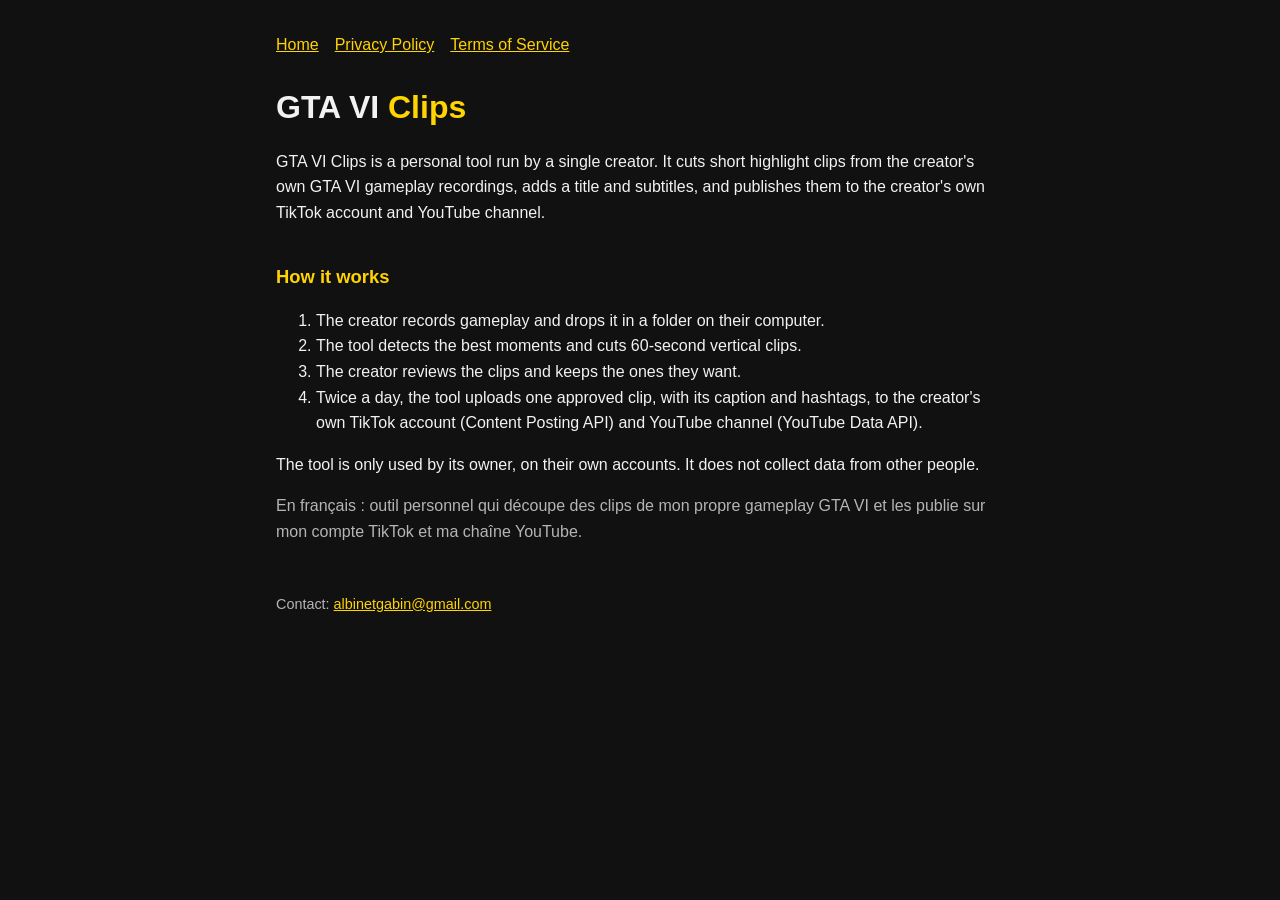
==== index.html @ d3c20933 "Create index.html" ====
<!doctype html><html lang="en"><head><meta charset="utf-8"><meta name="viewport" content="width=device-width,initial-scale=1">
<title>GTA VI Clips</title><link rel="stylesheet" href="style.css"></head><body><main>
<nav><a href="index.html">Home</a><a href="privacy.html">Privacy Policy</a><a href="terms.html">Terms of Service</a></nav>
<h1>GTA VI <span>Clips</span></h1>
<p>GTA VI Clips is a personal tool run by a single creator. It cuts short highlight clips from the creator's own GTA VI gameplay recordings, adds a title and subtitles, and publishes them to the creator's own TikTok account and YouTube channel.</p>
<h2>How it works</h2>
<ol><li>The creator records gameplay and drops it in a folder on their computer.</li>
<li>The tool detects the best moments and cuts 60-second vertical clips.</li>
<li>The creator reviews the clips and keeps the ones they want.</li>
<li>Twice a day, the tool uploads one approved clip, with its caption and hashtags, to the creator's own TikTok account (Content Posting API) and YouTube channel (YouTube Data API).</li></ol>
<p>The tool is only used by its owner, on their own accounts. It does not collect data from other people.</p>
<p lang="fr" class="muted">En français : outil personnel qui découpe des clips de mon propre gameplay GTA VI et les publie sur mon compte TikTok et ma chaîne YouTube.</p>
<footer>Contact: <a href="mailto:albinetgabin@gmail.com">albinetgabin@gmail.com</a></footer>
</main></body></html>
---- style.css ----
:root{--bg:#111;--fg:#f2f2f2;--muted:#b5b5b5;--accent:#ffd400}
*{box-sizing:border-box}body{margin:0;background:var(--bg);color:var(--fg);font:16px/1.6 -apple-system,Segoe UI,Roboto,sans-serif}
main{max-width:760px;margin:0 auto;padding:32px 16px 64px}h1{font-size:2rem;margin:.2em 0}h1 span{color:var(--accent)}
h2{margin-top:2em;color:var(--accent);font-size:1.15rem}a{color:var(--accent)}p,li{color:var(--fg)}small,.muted{color:var(--muted)}
nav{display:flex;gap:16px;flex-wrap:wrap;margin-bottom:24px}footer{margin-top:48px;color:var(--muted);font-size:.9rem}
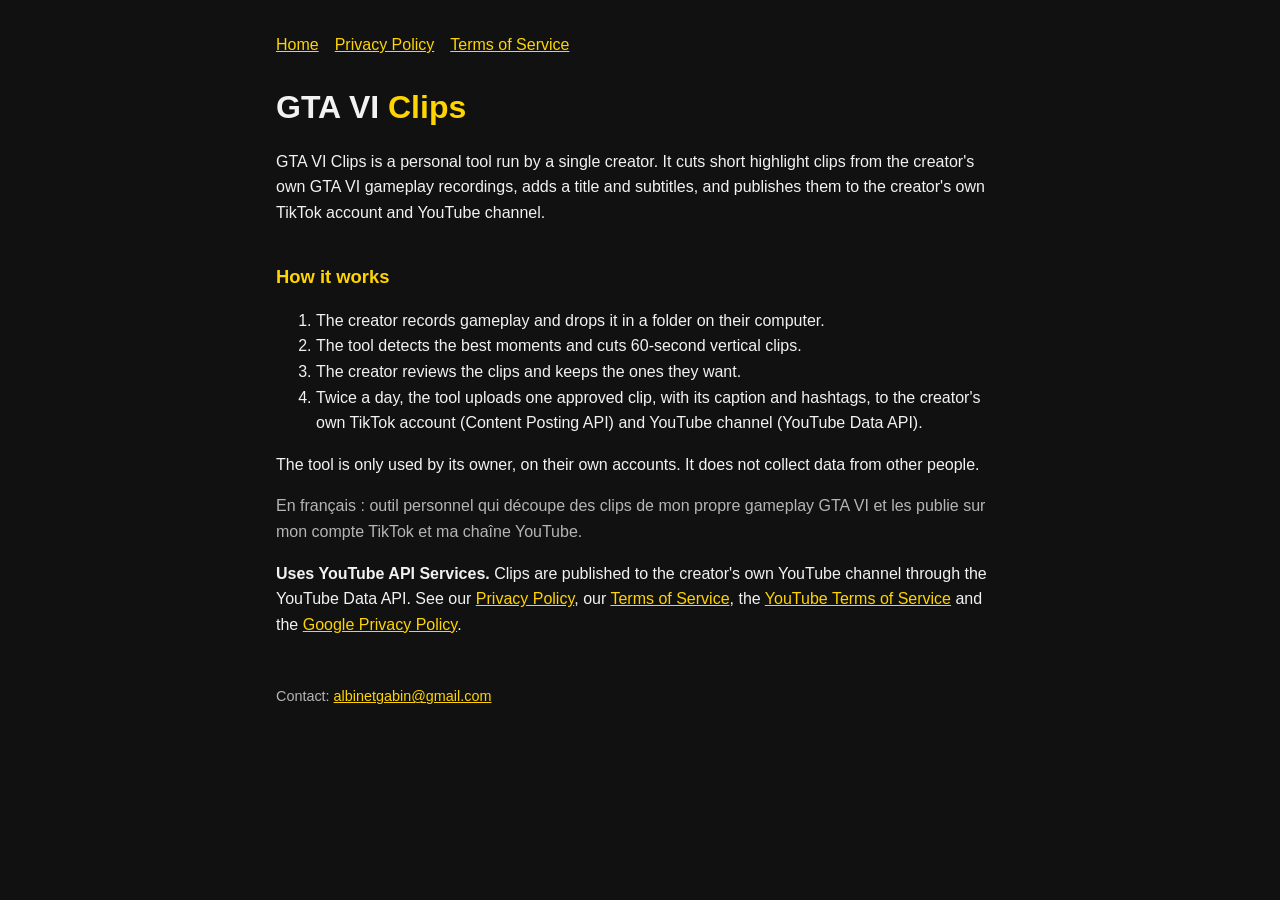
==== commit 971bc57e: "Update index.html" ====
--- a/index.html
+++ b/index.html
@@ -10,5 +10,6 @@
 <li>Twice a day, the tool uploads one approved clip, with its caption and hashtags, to the creator's own TikTok account (Content Posting API) and YouTube channel (YouTube Data API).</li></ol>
 <p>The tool is only used by its owner, on their own accounts. It does not collect data from other people.</p>
 <p lang="fr" class="muted">En français : outil personnel qui découpe des clips de mon propre gameplay GTA VI et les publie sur mon compte TikTok et ma chaîne YouTube.</p>
+<p><b>Uses YouTube API Services.</b> Clips are published to the creator's own YouTube channel through the YouTube Data API. See our <a href="privacy.html">Privacy Policy</a>, our <a href="terms.html">Terms of Service</a>, the <a href="https://www.youtube.com/t/terms">YouTube Terms of Service</a> and the <a href="https://policies.google.com/privacy">Google Privacy Policy</a>.</p>
 <footer>Contact: <a href="mailto:albinetgabin@gmail.com">albinetgabin@gmail.com</a></footer>
 </main></body></html>
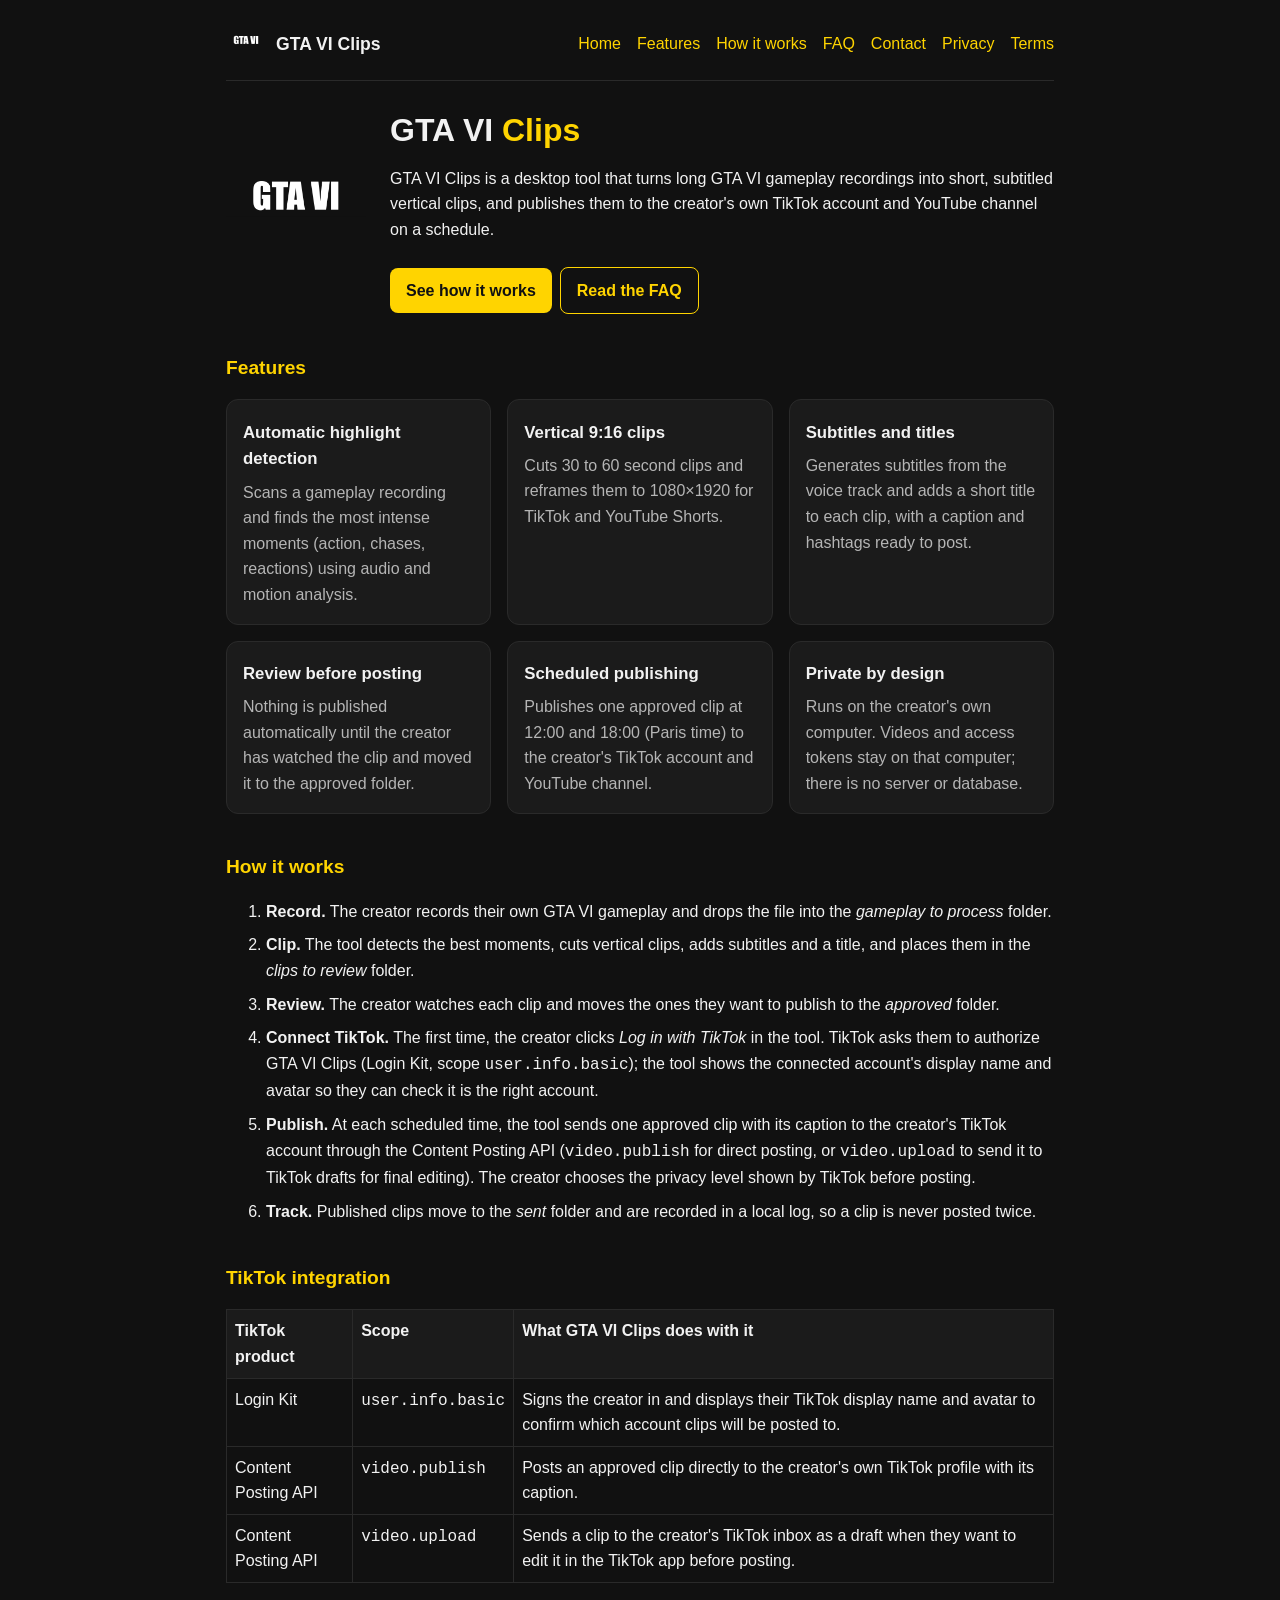
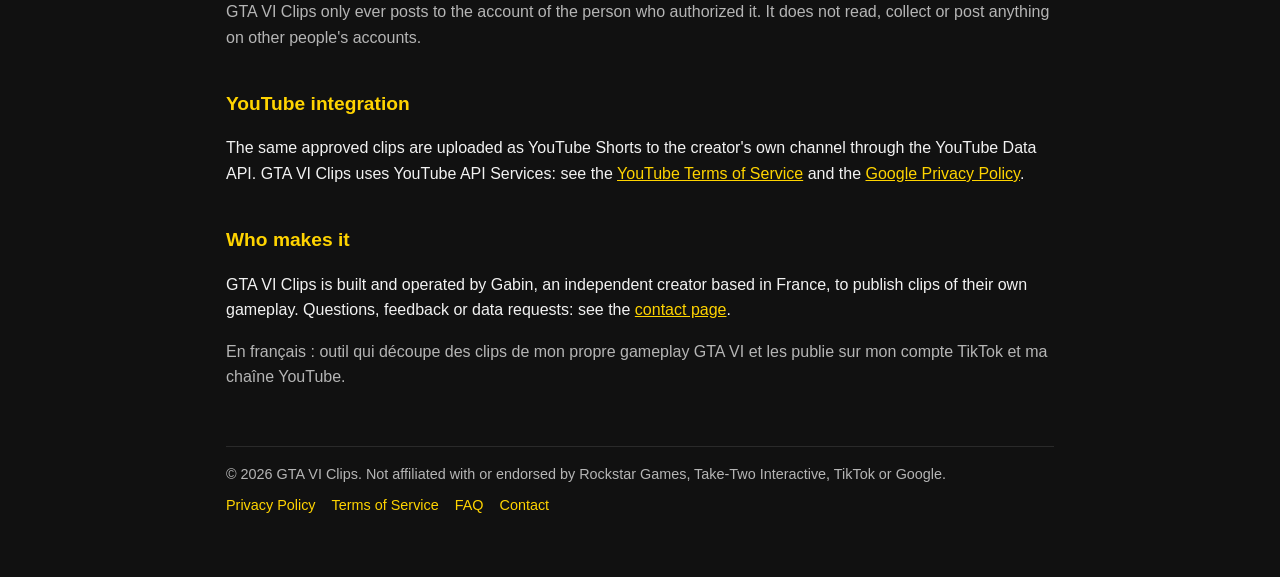
==== commit 1d900b4f: "Full website, complete privacy policy and terms, app icon as favicon (TikTok review)" ====
--- a/index.html
+++ b/index.html
@@ -1,15 +1,47 @@
 <!doctype html><html lang="en"><head><meta charset="utf-8"><meta name="viewport" content="width=device-width,initial-scale=1">
-<title>GTA VI Clips</title><link rel="stylesheet" href="style.css"></head><body><main>
-<nav><a href="index.html">Home</a><a href="privacy.html">Privacy Policy</a><a href="terms.html">Terms of Service</a></nav>
+<title>GTA VI Clips</title><meta name="description" content="GTA VI Clips turns the creator's own GTA VI gameplay into short vertical clips and publishes them to their TikTok account and YouTube channel.">
+<link rel="icon" type="image/png" sizes="256x256" href="/icon.png"><link rel="apple-touch-icon" href="/icon.png"><link rel="stylesheet" href="/style.css"></head><body><main>
+<header class="site"><a class="brand" href="/index.html"><img src="/icon.png" alt="GTA VI Clips icon">GTA VI Clips</a>
+<nav><a href="/index.html">Home</a><a href="/index.html#features">Features</a><a href="/index.html#how-it-works">How it works</a><a href="/faq.html">FAQ</a><a href="/contact.html">Contact</a><a href="/privacy.html">Privacy</a><a href="/terms.html">Terms</a></nav></header>
+
+<section class="hero"><img src="/icon.png" alt="GTA VI Clips icon"><div>
 <h1>GTA VI <span>Clips</span></h1>
-<p>GTA VI Clips is a personal tool run by a single creator. It cuts short highlight clips from the creator's own GTA VI gameplay recordings, adds a title and subtitles, and publishes them to the creator's own TikTok account and YouTube channel.</p>
-<h2>How it works</h2>
-<ol><li>The creator records gameplay and drops it in a folder on their computer.</li>
-<li>The tool detects the best moments and cuts 60-second vertical clips.</li>
-<li>The creator reviews the clips and keeps the ones they want.</li>
-<li>Twice a day, the tool uploads one approved clip, with its caption and hashtags, to the creator's own TikTok account (Content Posting API) and YouTube channel (YouTube Data API).</li></ol>
-<p>The tool is only used by its owner, on their own accounts. It does not collect data from other people.</p>
-<p lang="fr" class="muted">En français : outil personnel qui découpe des clips de mon propre gameplay GTA VI et les publie sur mon compte TikTok et ma chaîne YouTube.</p>
-<p><b>Uses YouTube API Services.</b> Clips are published to the creator's own YouTube channel through the YouTube Data API. See our <a href="privacy.html">Privacy Policy</a>, our <a href="terms.html">Terms of Service</a>, the <a href="https://www.youtube.com/t/terms">YouTube Terms of Service</a> and the <a href="https://policies.google.com/privacy">Google Privacy Policy</a>.</p>
-<footer>Contact: <a href="mailto:albinetgabin@gmail.com">albinetgabin@gmail.com</a></footer>
+<p>GTA VI Clips is a desktop tool that turns long GTA VI gameplay recordings into short, subtitled vertical clips, and publishes them to the creator's own TikTok account and YouTube channel on a schedule.</p>
+<a class="btn" href="#how-it-works">See how it works</a><a class="btn ghost" href="/faq.html">Read the FAQ</a></div></section>
+
+<h2 id="features">Features</h2>
+<div class="grid">
+<div class="card"><h3>Automatic highlight detection</h3><p>Scans a gameplay recording and finds the most intense moments (action, chases, reactions) using audio and motion analysis.</p></div>
+<div class="card"><h3>Vertical 9:16 clips</h3><p>Cuts 30 to 60 second clips and reframes them to 1080&times;1920 for TikTok and YouTube Shorts.</p></div>
+<div class="card"><h3>Subtitles and titles</h3><p>Generates subtitles from the voice track and adds a short title to each clip, with a caption and hashtags ready to post.</p></div>
+<div class="card"><h3>Review before posting</h3><p>Nothing is published automatically until the creator has watched the clip and moved it to the approved folder.</p></div>
+<div class="card"><h3>Scheduled publishing</h3><p>Publishes one approved clip at 12:00 and 18:00 (Paris time) to the creator's TikTok account and YouTube channel.</p></div>
+<div class="card"><h3>Private by design</h3><p>Runs on the creator's own computer. Videos and access tokens stay on that computer; there is no server or database.</p></div>
+</div>
+
+<h2 id="how-it-works">How it works</h2>
+<ol class="steps">
+<li><b>Record.</b> The creator records their own GTA VI gameplay and drops the file into the <i>gameplay to process</i> folder.</li>
+<li><b>Clip.</b> The tool detects the best moments, cuts vertical clips, adds subtitles and a title, and places them in the <i>clips to review</i> folder.</li>
+<li><b>Review.</b> The creator watches each clip and moves the ones they want to publish to the <i>approved</i> folder.</li>
+<li><b>Connect TikTok.</b> The first time, the creator clicks <i>Log in with TikTok</i> in the tool. TikTok asks them to authorize GTA VI Clips (Login Kit, scope <code>user.info.basic</code>); the tool shows the connected account's display name and avatar so they can check it is the right account.</li>
+<li><b>Publish.</b> At each scheduled time, the tool sends one approved clip with its caption to the creator's TikTok account through the Content Posting API (<code>video.publish</code> for direct posting, or <code>video.upload</code> to send it to TikTok drafts for final editing). The creator chooses the privacy level shown by TikTok before posting.</li>
+<li><b>Track.</b> Published clips move to the <i>sent</i> folder and are recorded in a local log, so a clip is never posted twice.</li>
+</ol>
+
+<h2>TikTok integration</h2>
+<table><tr><th>TikTok product</th><th>Scope</th><th>What GTA VI Clips does with it</th></tr>
+<tr><td>Login Kit</td><td><code>user.info.basic</code></td><td>Signs the creator in and displays their TikTok display name and avatar to confirm which account clips will be posted to.</td></tr>
+<tr><td>Content Posting API</td><td><code>video.publish</code></td><td>Posts an approved clip directly to the creator's own TikTok profile with its caption.</td></tr>
+<tr><td>Content Posting API</td><td><code>video.upload</code></td><td>Sends a clip to the creator's TikTok inbox as a draft when they want to edit it in the TikTok app before posting.</td></tr></table>
+<p class="muted">GTA VI Clips only ever posts to the account of the person who authorized it. It does not read, collect or post anything on other people's accounts.</p>
+
+<h2>YouTube integration</h2>
+<p>The same approved clips are uploaded as YouTube Shorts to the creator's own channel through the YouTube Data API. GTA VI Clips uses YouTube API Services: see the <a href="https://www.youtube.com/t/terms">YouTube Terms of Service</a> and the <a href="https://policies.google.com/privacy">Google Privacy Policy</a>.</p>
+
+<h2>Who makes it</h2>
+<p>GTA VI Clips is built and operated by Gabin, an independent creator based in France, to publish clips of their own gameplay. Questions, feedback or data requests: see the <a href="/contact.html">contact page</a>.</p>
+<p lang="fr" class="muted">En français : outil qui découpe des clips de mon propre gameplay GTA VI et les publie sur mon compte TikTok et ma chaîne YouTube.</p>
+<footer>&copy; 2026 GTA VI Clips. Not affiliated with or endorsed by Rockstar Games, Take-Two Interactive, TikTok or Google.
+<nav><a href="/privacy.html">Privacy Policy</a><a href="/terms.html">Terms of Service</a><a href="/faq.html">FAQ</a><a href="/contact.html">Contact</a></nav></footer>
 </main></body></html>
--- a/style.css
+++ b/style.css
@@ -1,5 +1,15 @@
-:root{--bg:#111;--fg:#f2f2f2;--muted:#b5b5b5;--accent:#ffd400}
+:root{--bg:#111;--card:#1b1b1b;--line:#2a2a2a;--fg:#f2f2f2;--muted:#b5b5b5;--accent:#ffd400}
 *{box-sizing:border-box}body{margin:0;background:var(--bg);color:var(--fg);font:16px/1.6 -apple-system,Segoe UI,Roboto,sans-serif}
-main{max-width:760px;margin:0 auto;padding:32px 16px 64px}h1{font-size:2rem;margin:.2em 0}h1 span{color:var(--accent)}
-h2{margin-top:2em;color:var(--accent);font-size:1.15rem}a{color:var(--accent)}p,li{color:var(--fg)}small,.muted{color:var(--muted)}
-nav{display:flex;gap:16px;flex-wrap:wrap;margin-bottom:24px}footer{margin-top:48px;color:var(--muted);font-size:.9rem}
+main{max-width:860px;margin:0 auto;padding:24px 16px 64px}h1{font-size:2rem;margin:.2em 0;line-height:1.2}h1 span{color:var(--accent)}
+h2{margin-top:2em;color:var(--accent);font-size:1.2rem}h3{margin:.2em 0;font-size:1.05rem}a{color:var(--accent)}p,li{color:var(--fg)}small,.muted{color:var(--muted)}
+header.site{display:flex;align-items:center;justify-content:space-between;gap:16px;flex-wrap:wrap;padding-bottom:16px;border-bottom:1px solid var(--line);margin-bottom:24px}
+.brand{display:flex;align-items:center;gap:10px;font-weight:700;color:var(--fg);text-decoration:none;font-size:1.1rem}.brand img{width:40px;height:40px;border-radius:8px}
+nav{display:flex;gap:16px;flex-wrap:wrap}nav a{text-decoration:none}nav a:hover{text-decoration:underline}
+.hero{display:flex;gap:24px;align-items:center;flex-wrap:wrap;margin:16px 0 8px}.hero img{width:140px;height:140px;border-radius:24px}.hero div{flex:1;min-width:240px}
+.btn{display:inline-block;background:var(--accent);color:#111;font-weight:700;padding:10px 16px;border-radius:8px;text-decoration:none;margin:8px 8px 0 0}
+.btn.ghost{background:transparent;color:var(--accent);border:1px solid var(--accent)}
+.grid{display:grid;grid-template-columns:repeat(auto-fit,minmax(220px,1fr));gap:16px;margin-top:12px}
+.card{background:var(--card);border:1px solid var(--line);border-radius:12px;padding:16px}.card p{margin:.4em 0 0;color:var(--muted)}
+ol.steps li{margin-bottom:8px}table{border-collapse:collapse;width:100%;margin:12px 0}td,th{border:1px solid var(--line);padding:8px;text-align:left;vertical-align:top}th{background:var(--card)}
+details{background:var(--card);border:1px solid var(--line);border-radius:10px;padding:12px 16px;margin:10px 0}summary{cursor:pointer;font-weight:600}
+footer{margin-top:56px;padding-top:16px;border-top:1px solid var(--line);color:var(--muted);font-size:.9rem}footer nav{margin-top:8px}
